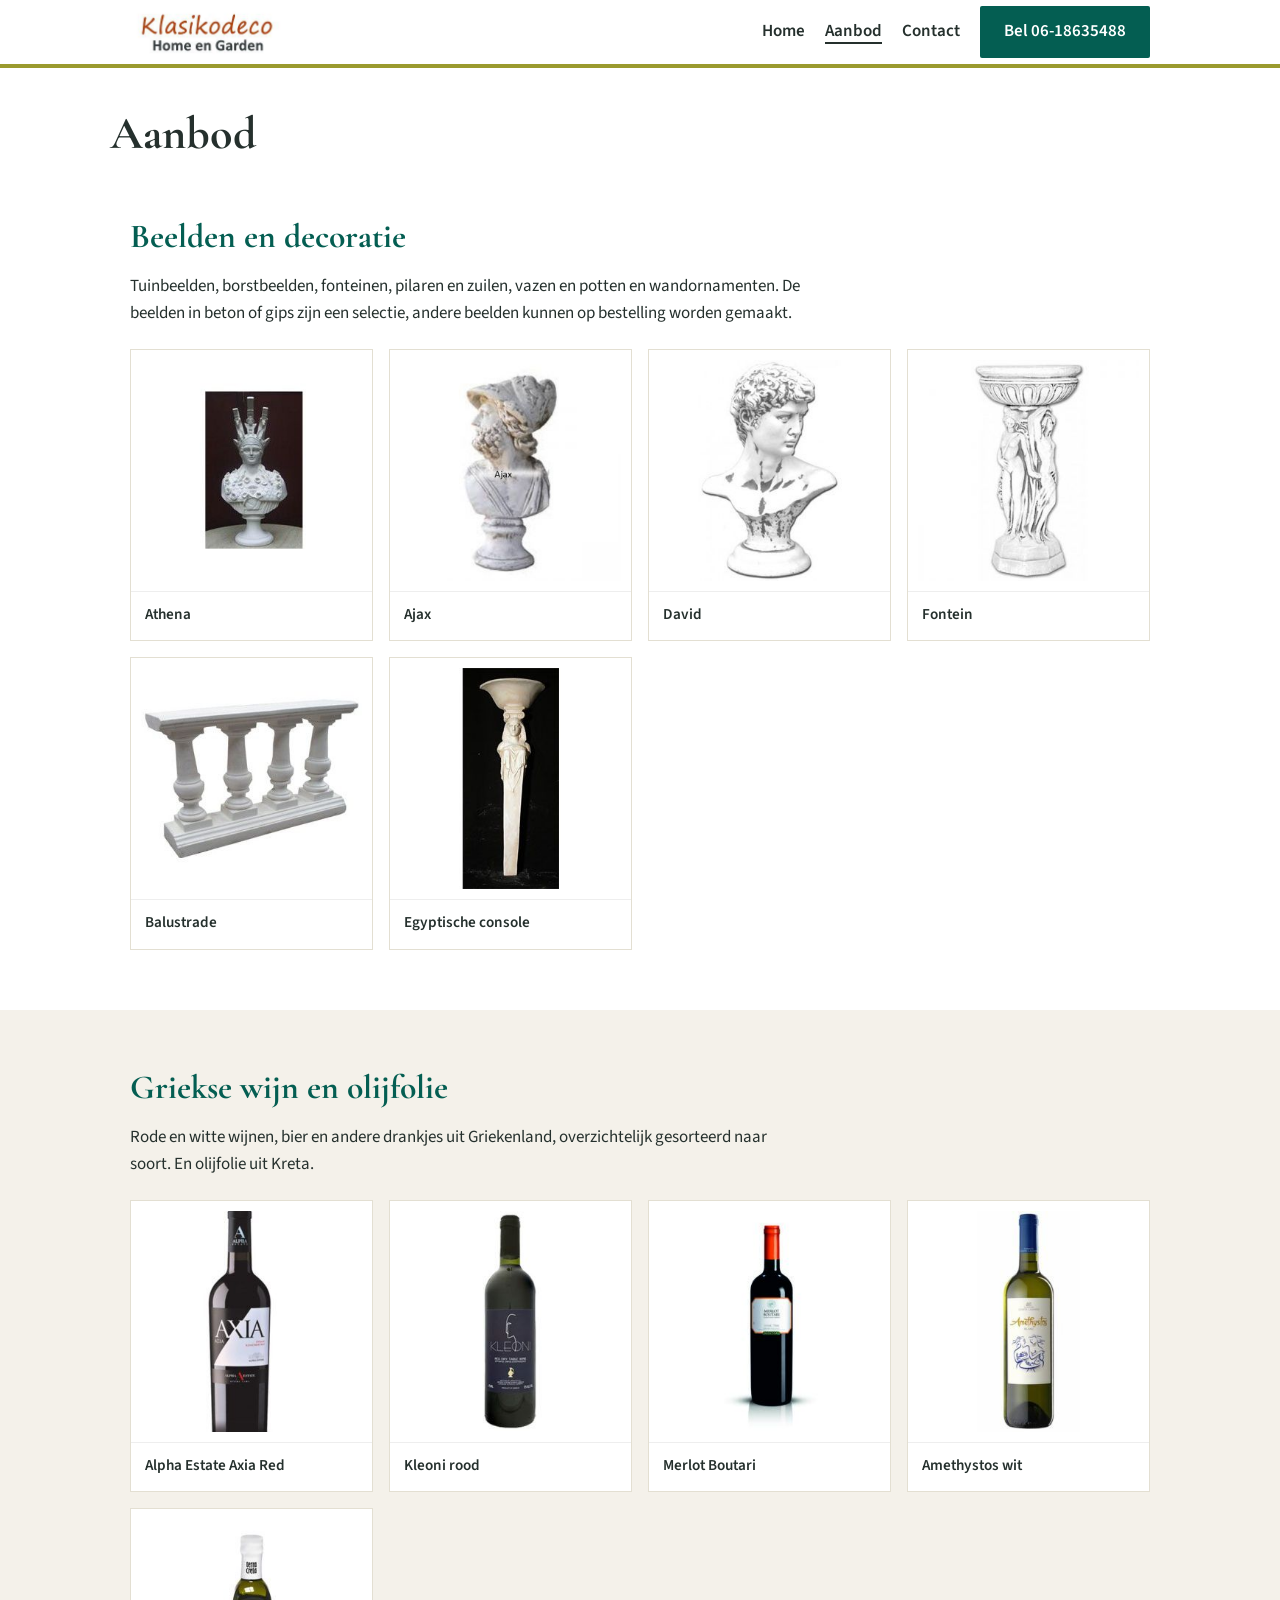
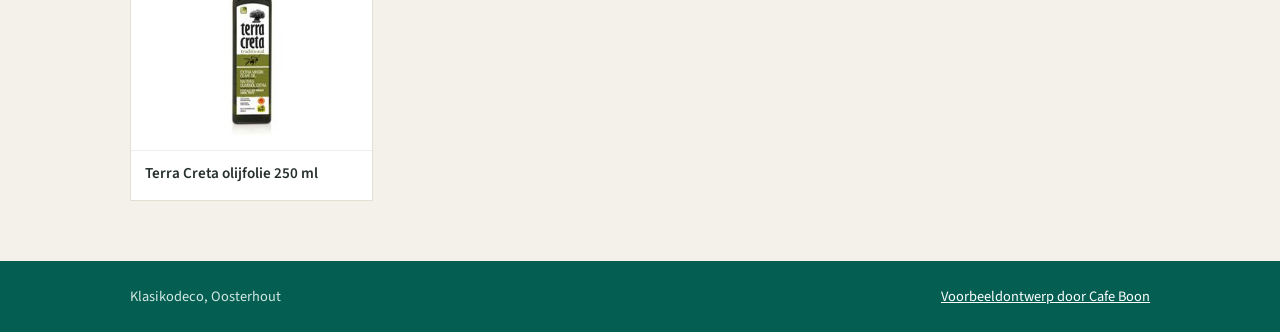
==== aanbod.html @ 0074cbe2 "Website opgedeeld in meerdere pagina's" ====
<!doctype html>
<html lang="nl">
<head>
<meta charset="utf-8">
<meta name="viewport" content="width=device-width,initial-scale=1">
<title>Aanbod | Klasikodeco Oosterhout</title>
<meta name="description" content="Klasikodeco in Oosterhout is een winkeltje op het voorpleintje van Irodion met beelden voor huis en tuin, kado-artikelen, Griekse souvenirs en Griekse wijn.">
<meta name="robots" content="noindex">
<link rel="icon" type="image/png" href="images/favicon.png">
<meta property="og:title" content="Klasikodeco Oosterhout">
<meta property="og:description" content="Griekse wijn, beelden en decoratie in Oosterhout.">
<meta property="og:image" content="https://klasikodeco.cafeboon.com/images/og.jpg">
<meta property="og:type" content="website">
<link rel="preconnect" href="https://fonts.googleapis.com">
<link rel="preconnect" href="https://fonts.gstatic.com" crossorigin>
<link href="https://fonts.googleapis.com/css2?family=Cormorant+Garamond:wght@700&family=Source+Sans+3:wght@400;600&display=swap" rel="stylesheet">
<link rel="stylesheet" href="style.css">
</head>
<body>
<header><div class="wrap">
<a href="index.html"><img alt="Klasikodeco Home en Garden" src="images/header.jpg"/></a>
<nav><a href="index.html">Home</a><a aria-current="page" href="aanbod.html">Aanbod</a><a href="contact.html">Contact</a><a class="btn" href="tel:0618635488">Bel 06-18635488</a></nav>
</div></header>
<div aria-label="Pagina's" class="sn-bar" role="navigation"><a class="sn-link" href="index.html">Home</a><a aria-current="page" class="sn-link" href="aanbod.html">Aanbod</a><a class="sn-link" href="contact.html">Contact</a></div>
<main id="top">
<div class="sn-head"><h1>Aanbod</h1></div>
<section id="beelden"><div class="wrap">
<h2>Beelden en decoratie</h2>
<p class="lead">Tuinbeelden, borstbeelden, fonteinen, pilaren en zuilen, vazen en potten en wandornamenten. De beelden in beton of gips zijn een selectie, andere beelden kunnen op bestelling worden gemaakt.</p>
<div class="grid">
<div class="item"><img alt="Borstbeeld Athena" loading="lazy" src="images/athena.jpg"/><p>Athena</p></div>
<div class="item"><img alt="Borstbeeld Ajax" loading="lazy" src="images/ajax.jpg"/><p>Ajax</p></div>
<div class="item"><img alt="Borstbeeld David" loading="lazy" src="images/david.jpg"/><p>David</p></div>
<div class="item"><img alt="Fontein" loading="lazy" src="images/fontein.jpg"/><p>Fontein</p></div>
<div class="item"><img alt="Balustrade" loading="lazy" src="images/balustrade.jpg"/><p>Balustrade</p></div>
<div class="item"><img alt="Egyptische console" loading="lazy" src="images/egipt.jpg"/><p>Egyptische console</p></div>
</div>
</div></section>
<section class="wine" id="wijn"><div class="wrap">
<h2>Griekse wijn en olijfolie</h2>
<p class="lead">Rode en witte wijnen, bier en andere drankjes uit Griekenland, overzichtelijk gesorteerd naar soort. En olijfolie uit Kreta.</p>
<div class="grid">
<div class="item"><img alt="Alpha Estate Axia Red" loading="lazy" src="images/axia.jpg"/><p>Alpha Estate Axia Red</p></div>
<div class="item"><img alt="Kleoni rood" loading="lazy" src="images/kleoni.jpg"/><p>Kleoni rood</p></div>
<div class="item"><img alt="Merlot Boutari" loading="lazy" src="images/merlot.jpg"/><p>Merlot Boutari</p></div>
<div class="item"><img alt="Amethystos wit" loading="lazy" src="images/amethystos.jpg"/><p>Amethystos wit</p></div>
<div class="item"><img alt="Terra Creta olijfolie" loading="lazy" src="images/olie250.jpg"/><p>Terra Creta olijfolie 250 ml</p></div>
</div>
</div></section>
</main>
<footer><div class="wrap"><span>Klasikodeco, Oosterhout</span><a href="https://cafeboon.com">Voorbeeldontwerp door Cafe Boon</a></div></footer>
</body></html>
---- style.css ----
:root{--teal:#045e52;--olive:#9a9a2e;--brick:#a5451f;--stone:#f4f1ea;--ink:#25302d}
*{box-sizing:border-box}
html{scroll-behavior:smooth}
body{margin:0;font-family:'Source Sans 3',sans-serif;color:var(--ink);background:#fff;line-height:1.6;font-size:17px}
img{max-width:100%;display:block}
a{color:var(--teal)}
h1,h2,h3{font-family:'Cormorant Garamond',serif;font-weight:700;line-height:1.1;margin:0 0 .5em;color:var(--teal)}
h1{font-size:clamp(2.2rem,5.5vw,3.6rem)}
h2{font-size:2.1rem}
.wrap{max-width:1060px;margin:0 auto;padding:0 20px}
header{background:#fff;border-bottom:4px solid var(--olive);position:sticky;top:0;z-index:10}
header .wrap{display:flex;align-items:center;justify-content:space-between;gap:12px;padding-top:6px;padding-bottom:6px}
header img{height:52px;width:auto}
nav{display:flex;gap:20px;align-items:center}
nav a{text-decoration:none;font-weight:600;color:var(--ink)}
.btn{display:inline-block;background:var(--teal);color:#fff!important;padding:12px 24px;text-decoration:none;font-weight:600;border-radius:2px}
.btn.alt{background:transparent;color:var(--teal)!important;border:2px solid var(--teal)}
.hero{background:var(--stone)}
.hero .wrap{display:grid;grid-template-columns:1.1fr .9fr;gap:36px;align-items:center;padding-top:52px;padding-bottom:52px}
.hero p{font-size:1.12rem;max-width:32em}
.acts{display:flex;gap:12px;flex-wrap:wrap;margin-top:22px}
.hero img{width:100%}
section{padding:60px 0}
.grid{display:grid;grid-template-columns:repeat(4,1fr);gap:16px;margin-top:22px}
.item{border:1px solid #e3dfd2;background:#fff}
.item img{aspect-ratio:1/1;object-fit:contain;width:100%;padding:10px}
.item p{margin:0;padding:10px 14px 14px;font-weight:600;border-top:1px solid #eee;font-size:.95rem}
.lead{max-width:40em}
.wine{background:var(--stone)}
.info .wrap{display:grid;grid-template-columns:1fr 1fr;gap:40px}
table{border-collapse:collapse;width:100%;max-width:360px}
td{padding:8px 0;border-bottom:1px solid #e3dfd2}
td:last-child{text-align:right;font-weight:600}
.big{font-family:'Cormorant Garamond',serif;font-size:2rem;font-weight:700;text-decoration:none}
.irodion{display:flex;gap:18px;align-items:center;margin-top:20px;padding:16px;border:1px solid #e3dfd2}
.irodion img{width:130px;flex:none}
.irodion p{margin:0;font-size:.95rem}
footer{background:var(--teal);color:#d4e8e3;padding:24px 0;font-size:.9rem}
footer a{color:#fff}
footer .wrap{display:flex;justify-content:space-between;flex-wrap:wrap;gap:8px}
@media(max-width:820px){
.hero .wrap,.info .wrap{grid-template-columns:1fr}
.grid{grid-template-columns:repeat(2,1fr)}
nav a:not(.btn){display:none}
section{padding:40px 0}
header img{height:42px}
}
/* sitenav:start */
.sn-bar{display:none;gap:6px;overflow-x:auto;white-space:nowrap;-webkit-overflow-scrolling:touch;padding:8px 12px;background:inherit;color:inherit;font:inherit;line-height:1.2;border-bottom:1px solid rgba(128,128,128,.35);box-sizing:border-box;max-width:100%}
.sn-bar a.sn-link{flex:0 0 auto;padding:9px 15px;border-radius:999px;color:inherit;text-decoration:none;font-size:15px;font-weight:600;letter-spacing:0;text-transform:none;margin:0}
.sn-bar a.sn-link[aria-current="page"]{background:rgba(128,128,128,.2);box-shadow:inset 0 -2px 0 currentColor}
@media(max-width:820px){.sn-bar{display:flex}}
nav a[aria-current="page"]:not(.cta):not(.btn):not(.call){text-decoration:underline;text-underline-offset:6px;text-decoration-thickness:2px}
.sn-head{max-width:1100px;margin:0 auto;padding:40px 20px 0;box-sizing:border-box}
.sn-head h1{margin:0;color:inherit;font-size:clamp(30px,5vw,46px);line-height:1.1}
.sn-cards{max-width:1100px;margin:0 auto;padding:40px 20px;display:grid;grid-template-columns:repeat(auto-fit,minmax(230px,1fr));gap:16px;box-sizing:border-box}
.sn-card{display:block;padding:20px 22px;border:1px solid rgba(128,128,128,.45);border-radius:10px;background:rgba(128,128,128,.07);color:inherit;text-decoration:none;min-width:0}
.sn-card strong{display:block;font-size:1.25em;margin:0 0 6px;color:inherit}
.sn-card span{display:block;opacity:.8;font-size:.95em;line-height:1.4}
.sn-card:hover,.sn-card:focus-visible{border-color:currentColor}
/* sitenav:end */
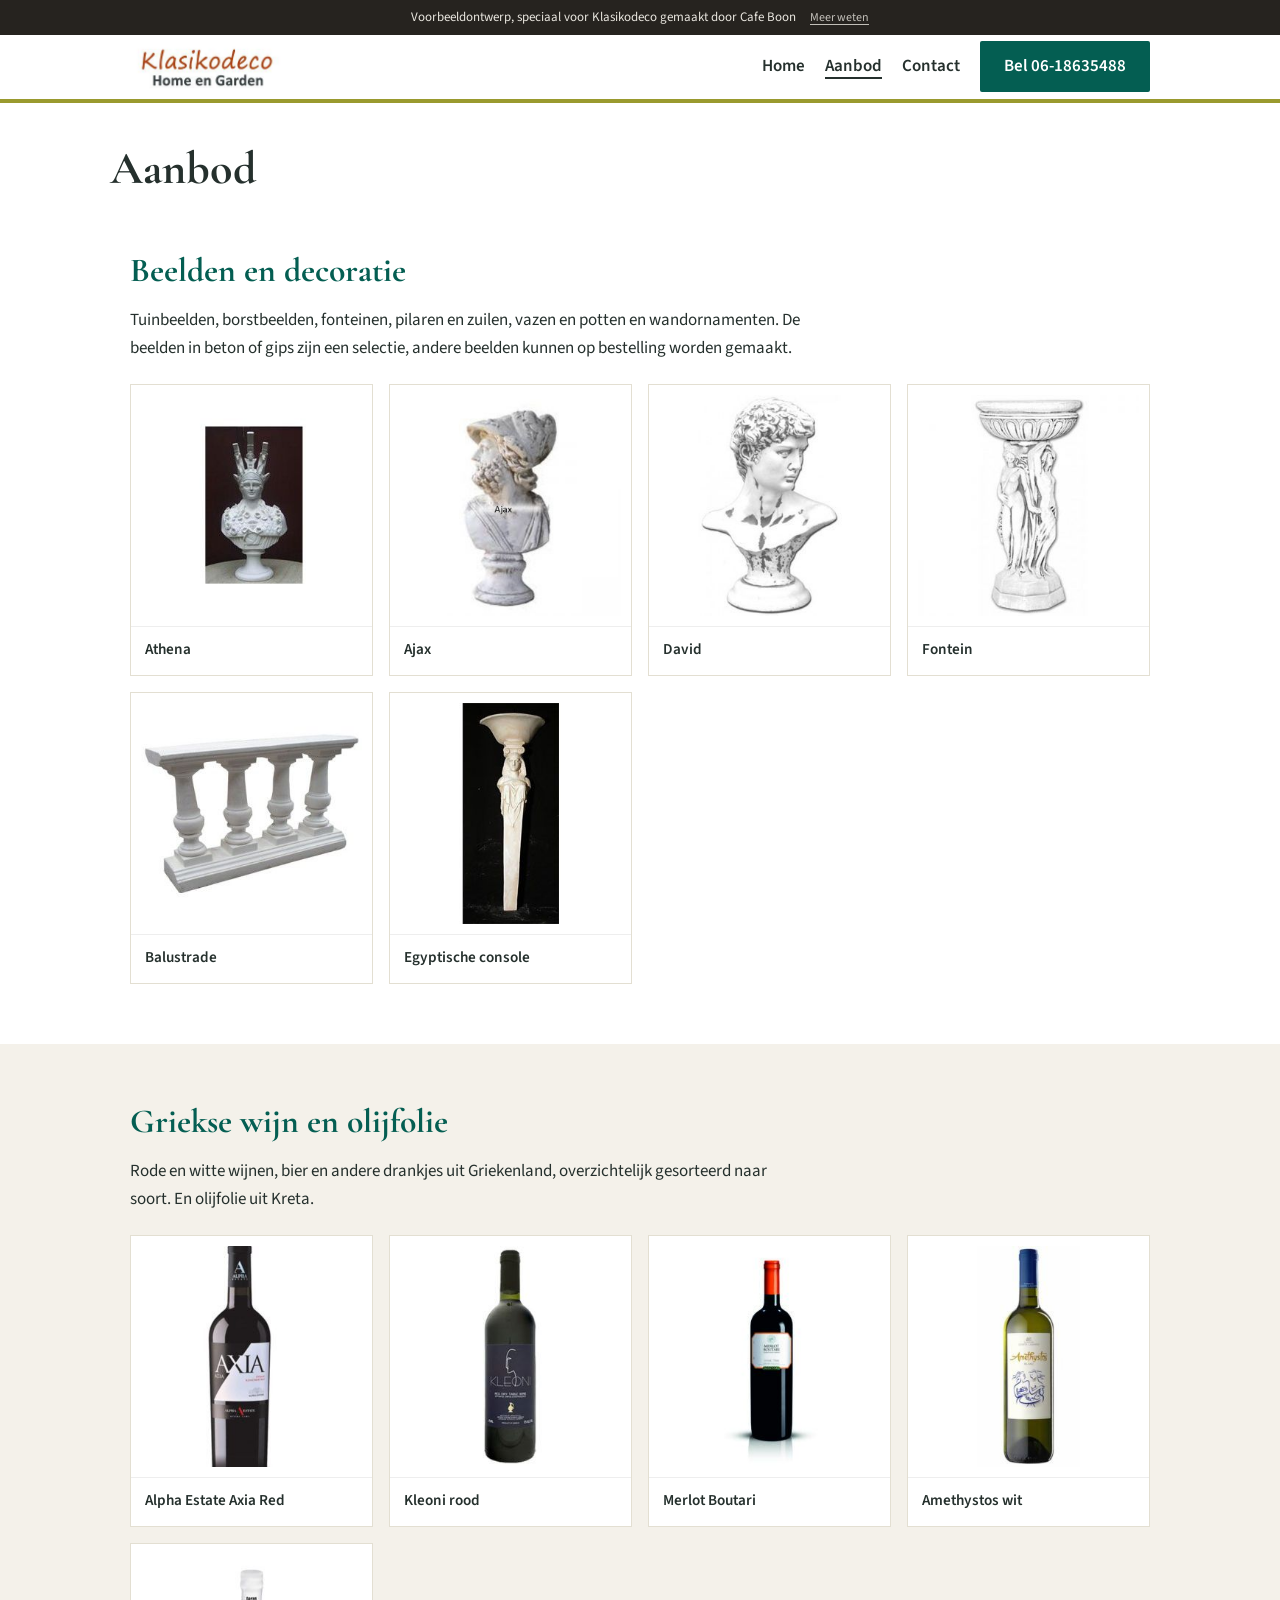
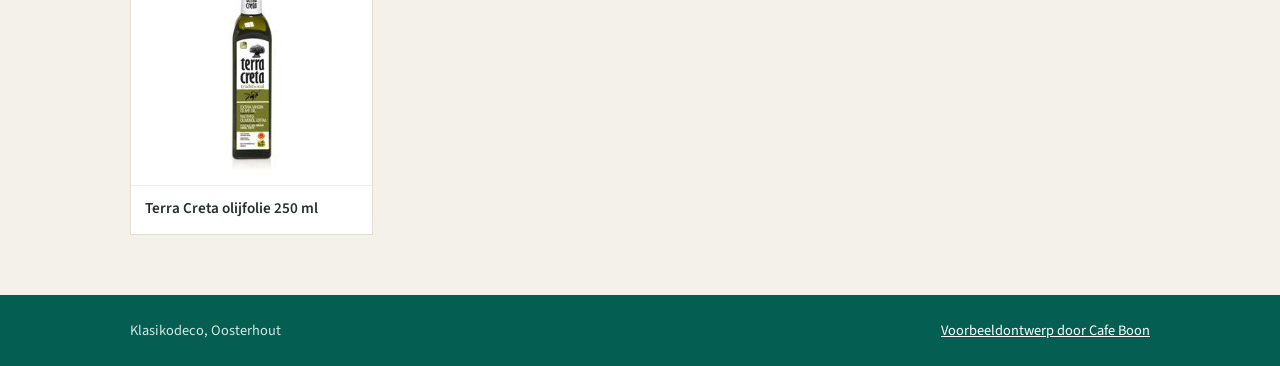
==== commit fc21d2b5: "Werkende formulieren voor afspraken en aanvragen" ====
--- a/aanbod.html
+++ b/aanbod.html
@@ -17,6 +17,7 @@
 <link rel="stylesheet" href="style.css">
 </head>
 <body>
+<div class="vb-banner" role="note"><span>Voorbeeldontwerp, speciaal voor Klasikodeco gemaakt door Cafe Boon</span><a href="https://cafeboon.com">Meer weten</a></div>
 <header><div class="wrap">
 <a href="index.html"><img alt="Klasikodeco Home en Garden" src="images/header.jpg"/></a>
 <nav><a href="index.html">Home</a><a aria-current="page" href="aanbod.html">Aanbod</a><a href="contact.html">Contact</a><a class="btn" href="tel:0618635488">Bel 06-18635488</a></nav>
--- a/style.css
+++ b/style.css
@@ -59,3 +59,31 @@
 .sn-card span{display:block;opacity:.8;font-size:.95em;line-height:1.4}
 .sn-card:hover,.sn-card:focus-visible{border-color:currentColor}
 /* sitenav:end */
+/* voorbeeld-formulier:start */
+@layer sn{.sn-form button.btn{border:0;font:inherit;cursor:pointer;line-height:1.2}}
+.sn-formsec{padding:36px 0 72px}
+.sn-formwrap{max-width:1100px;margin:0 auto;padding:0 20px;box-sizing:border-box}
+.sn-formwrap>h2{margin:0 0 12px}
+.sn-formwrap>.sn-lead,.sn-formwrap>.sn-form,.sn-formwrap>.sn-done{max-width:720px}
+.sn-formwrap .sn-lead{margin:0 0 24px;opacity:.85}
+.sn-form{display:grid;grid-template-columns:1fr 1fr;gap:16px}
+.sn-field{display:flex;flex-direction:column;gap:6px;min-width:0;text-align:left}
+.sn-field.full{grid-column:1/-1}
+.sn-field label{font-size:14px;font-weight:600}
+.sn-field input,.sn-field select,.sn-field textarea{font:inherit;font-size:16px;line-height:1.4;color:inherit;background:rgba(128,128,128,.12);border:1px solid rgba(128,128,128,.55);border-radius:8px;padding:11px 12px;width:100%;box-sizing:border-box;min-width:0;max-width:100%;-webkit-appearance:none;appearance:none}
+.sn-field select{background-image:linear-gradient(45deg,transparent 50%,currentColor 50%),linear-gradient(135deg,currentColor 50%,transparent 50%);background-position:calc(100% - 20px) 50%,calc(100% - 15px) 50%;background-size:5px 5px;background-repeat:no-repeat;padding-right:38px}
+.sn-field select option{color:#111;background:#fff}
+.sn-field textarea{resize:vertical}
+.sn-field input:focus,.sn-field select:focus,.sn-field textarea:focus{outline:2px solid currentColor;outline-offset:1px}
+.sn-done{padding:28px;border:1px solid rgba(128,128,128,.55);border-radius:12px;background:rgba(128,128,128,.1)}
+.sn-done h2{margin:0 0 10px}
+.sn-done p{margin:0}
+.sn-done a{text-decoration:underline;text-underline-offset:3px;font-weight:600}
+.sn-formlink{padding:0 0 56px}
+@media(max-width:640px){.sn-form{grid-template-columns:1fr}.sn-formsec{padding:24px 0 56px}}
+/* voorbeeld-formulier:end */
+/* voorbeeldbanner:start */
+.vb-banner{display:flex;flex-wrap:wrap;justify-content:center;align-items:baseline;gap:2px 14px;padding:8px 16px;background:#26231f;color:#e9e6df;font-size:13px;line-height:1.45;letter-spacing:0;text-transform:none;font-weight:400;text-align:center;position:relative;z-index:1000}
+.vb-banner a{color:inherit;opacity:.8;text-decoration:underline;text-underline-offset:3px;font-size:12px;font-weight:400;white-space:nowrap;letter-spacing:0;text-transform:none}
+.vb-banner a:hover{opacity:1}
+/* voorbeeldbanner:end */
